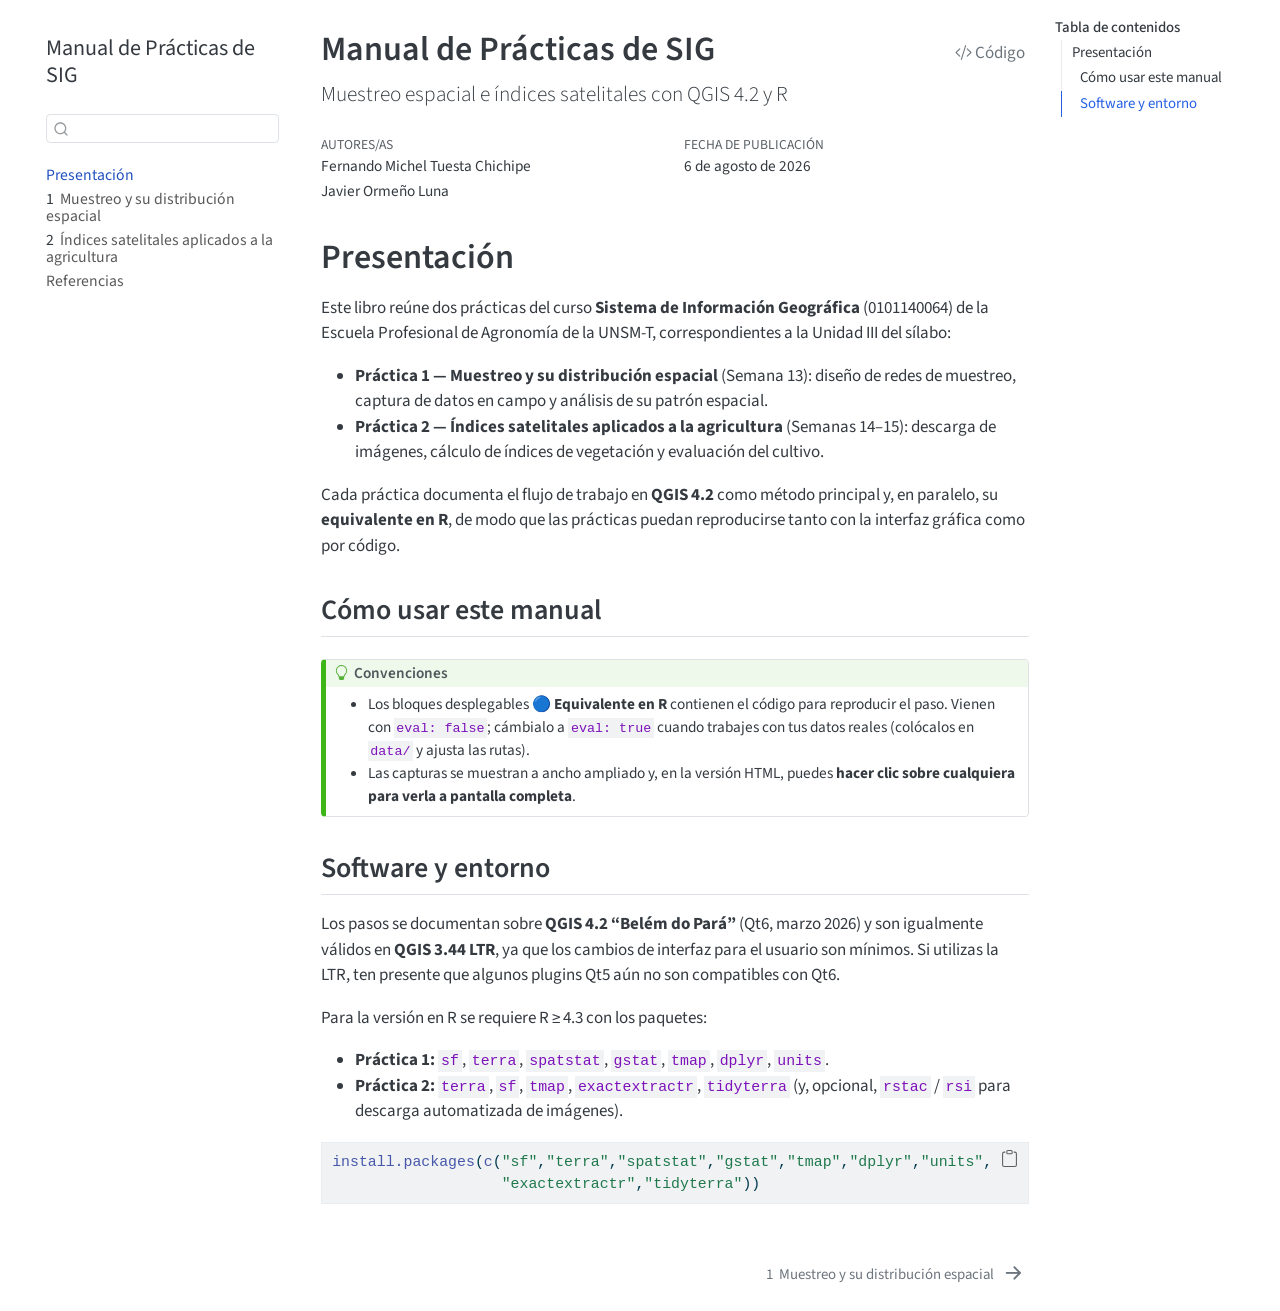
==== docs/index.html @ e2e28c1d "Publicacion desde carpeta docs" ====
<!DOCTYPE html>
<html xmlns="http://www.w3.org/1999/xhtml" lang="es" xml:lang="es"><head>

<meta charset="utf-8">
<meta name="generator" content="quarto-1.10.18">

<meta name="viewport" content="width=device-width, initial-scale=1.0, user-scalable=yes">

<meta name="author" content="Fernando Michel Tuesta Chichipe">
<meta name="author" content="Javier Ormeño Luna">

<title>Manual de Prácticas de SIG</title>
<style>
/* Default styles provided by pandoc.
** See https://pandoc.org/MANUAL.html#variables-for-html for config info.
*/
span.smallcaps{font-variant: small-caps;}
div.columns{display: flex; gap: 1.5em;}
div.column{flex: auto;}
@media screen {
div.columns{gap: min(4vw, 1.5em);}
div.column{overflow-x: auto;}
}
div.hanging-indent{margin-left: 1.5em; text-indent: -1.5em;}
ul.task-list{list-style: none;}
ul.task-list li input[type="checkbox"] {
  width: 0.8em;
  margin: 0 0.8em 0.2em -1em; /* quarto-specific, see https://github.com/quarto-dev/quarto-cli/issues/4556 */ 
  vertical-align: middle;
}
/* CSS for syntax highlighting */
html { -webkit-text-size-adjust: 100%; }
pre > code.sourceCode { white-space: pre; position: relative; }
pre > code.sourceCode > span { display: inline-block; line-height: 1.25; }
pre > code.sourceCode > span:empty { height: 1.2em; }
.sourceCode { overflow: visible; }
code.sourceCode > span { color: inherit; text-decoration: inherit; }
div.sourceCode { margin: 1em 0; }
pre.sourceCode { margin: 0; }
@media screen {
div.sourceCode { overflow: auto; }
}
@media print {
pre > code.sourceCode { white-space: pre-wrap; }
pre > code.sourceCode > span { text-indent: -5em; padding-left: 5em; }
}
pre.numberSource code
  { counter-reset: source-line 0; }
pre.numberSource code > span
  { position: relative; left: -4em; counter-increment: source-line; }
pre.numberSource code > span > a:first-child::before
  { content: counter(source-line);
    position: relative; left: -1em; text-align: right; vertical-align: baseline;
    border: none; display: inline-block;
    -webkit-touch-callout: none; -webkit-user-select: none;
    -khtml-user-select: none; -moz-user-select: none;
    -ms-user-select: none; user-select: none;
    padding: 0 4px; width: 4em;
  }
pre.numberSource { margin-left: 3em;  padding-left: 4px; }
div.sourceCode
  {   }
@media screen {
pre > code.sourceCode > span > a:first-child::before { text-decoration: underline; }
}
/* CSS for citations */
div.csl-bib-body { }
div.csl-entry {
  clear: both;
}
.hanging-indent div.csl-entry {
  margin-left:2em;
  text-indent:-2em;
}
div.csl-left-margin {
  min-width:2em;
  float:left;
}
div.csl-right-inline {
  margin-left:2em;
  padding-left:1em;
}
div.csl-indent {
  margin-left: 2em;
}</style>


<script src="site_libs/quarto-nav/quarto-nav.js"></script>
<script src="site_libs/quarto-nav/headroom.min.js"></script>
<script src="site_libs/clipboard/clipboard.min.js"></script>
<script src="site_libs/quarto-search/autocomplete.umd.js"></script>
<script src="site_libs/quarto-search/fuse.min.js"></script>
<script src="site_libs/quarto-search/quarto-search.js"></script>
<meta name="quarto:offset" content="./">
<link href="./manual1-muestreo-distribucion.html" rel="next">
<script src="site_libs/quarto-html/quarto.js" type="module"></script>
<script src="site_libs/quarto-html/tabsets/tabsets.js" type="module"></script>
<script src="site_libs/quarto-html/popper.min.js"></script>
<script src="site_libs/quarto-html/tippy.umd.min.js"></script>
<script src="site_libs/quarto-html/anchor.min.js"></script>
<link href="site_libs/quarto-html/tippy.css" rel="stylesheet">
<link href="site_libs/quarto-html/quarto-syntax-highlighting-64a204ab8560d761af7679ceaba22944.css" rel="stylesheet" id="quarto-text-highlighting-styles">
<script src="site_libs/bootstrap/bootstrap.min.js"></script>
<link href="site_libs/bootstrap/bootstrap-icons.css" rel="stylesheet">
<link href="site_libs/bootstrap/bootstrap-8c7a852521fe7561e119429241fca615.min.css" rel="stylesheet" append-hash="true" id="quarto-bootstrap" data-mode="light">
<script id="quarto-search-options" type="application/json">{
  "location": "sidebar",
  "copy-button": false,
  "collapse-after": 3,
  "panel-placement": "start",
  "type": "textbox",
  "limit": 50,
  "keyboard-shortcut": [
    "f",
    "/",
    "s"
  ],
  "show-item-context": false,
  "language": {
    "search-no-results-text": "No se han encontrado resultados",
    "search-matching-documents-text": "documentos encontrados",
    "search-copy-link-title": "Copiar el enlace en la búsqueda",
    "search-hide-matches-text": "Ocultar resultados adicionales",
    "search-more-match-text": "resultado adicional en este documento",
    "search-more-matches-text": "resultados adicionales en este documento",
    "search-clear-button-title": "Borrar",
    "search-text-placeholder": "",
    "search-detached-cancel-button-title": "Cancelar",
    "search-submit-button-title": "Enviar",
    "search-label": "Buscar"
  }
}</script>


</head>

<body class="nav-sidebar floating quarto-light">

<div id="quarto-search-results"></div>
  <header id="quarto-header" class="headroom fixed-top">
  <nav class="quarto-secondary-nav">
    <div class="container-fluid d-flex">
      <button type="button" class="quarto-btn-toggle btn" data-bs-toggle="collapse" role="button" data-bs-target=".quarto-sidebar-collapse-item" aria-controls="quarto-sidebar" aria-expanded="false" aria-label="Alternar barra lateral" onclick="if (window.quartoToggleHeadroom) { window.quartoToggleHeadroom(); }">
        <i class="bi bi-layout-text-sidebar-reverse"></i>
      </button>
        <nav class="quarto-page-breadcrumbs" aria-label="breadcrumb"><ol class="breadcrumb"><li class="breadcrumb-item"><a href="./index.html">Presentación</a></li></ol></nav>
        <a class="flex-grow-1" role="navigation" data-bs-toggle="collapse" data-bs-target=".quarto-sidebar-collapse-item" aria-controls="quarto-sidebar" aria-expanded="false" aria-label="Alternar barra lateral" onclick="if (window.quartoToggleHeadroom) { window.quartoToggleHeadroom(); }">      
        </a>
      <button type="button" class="btn quarto-search-button" aria-label="Buscar" onclick="window.quartoOpenSearch();">
        <i class="bi bi-search"></i>
      </button>
    </div>
  </nav>
</header>
<!-- content -->
<div id="quarto-content" class="quarto-container page-columns page-rows-contents page-layout-article">
<!-- sidebar -->
  <nav id="quarto-sidebar" class="sidebar collapse collapse-horizontal quarto-sidebar-collapse-item sidebar-navigation floating overflow-auto">
    <div class="pt-lg-2 mt-2 text-left sidebar-header">
    <div class="sidebar-title mb-0 py-0">
      <a href="./">Manual de Prácticas de SIG</a> 
    </div>
      </div>
        <div class="mt-2 flex-shrink-0 align-items-center">
        <div class="sidebar-search">
        <div id="quarto-search" class="" title="Buscar"></div>
        </div>
        </div>
    <div class="sidebar-menu-container"> 
    <ul class="list-unstyled mt-1">
        <li class="sidebar-item">
  <div class="sidebar-item-container"> 
  <a href="./index.html" class="sidebar-item-text sidebar-link active">
 <span class="menu-text">Presentación</span></a>
  </div>
</li>
        <li class="sidebar-item">
  <div class="sidebar-item-container"> 
  <a href="./manual1-muestreo-distribucion.html" class="sidebar-item-text sidebar-link">
 <span class="menu-text"><span class="chapter-number">1</span>&nbsp; <span class="chapter-title">Muestreo y su distribución espacial</span></span></a>
  </div>
</li>
        <li class="sidebar-item">
  <div class="sidebar-item-container"> 
  <a href="./manual2-indices-satelitales.html" class="sidebar-item-text sidebar-link">
 <span class="menu-text"><span class="chapter-number">2</span>&nbsp; <span class="chapter-title">Índices satelitales aplicados a la agricultura</span></span></a>
  </div>
</li>
        <li class="sidebar-item">
  <div class="sidebar-item-container"> 
  <a href="./references.html" class="sidebar-item-text sidebar-link">
 <span class="menu-text">Referencias</span></a>
  </div>
</li>
    </ul>
    </div>
</nav>
<div id="quarto-sidebar-glass" class="quarto-sidebar-collapse-item" data-bs-toggle="collapse" data-bs-target=".quarto-sidebar-collapse-item"></div>
<!-- margin-sidebar -->
    <div id="quarto-margin-sidebar" class="sidebar margin-sidebar">
        <nav id="TOC" role="doc-toc" class="toc-active">
    <h2 id="toc-title">Tabla de contenidos</h2>
   
  <ul>
  <li><a href="#presentación" id="toc-presentación" class="nav-link active" data-scroll-target="#presentación">Presentación</a>
  <ul class="collapse">
  <li><a href="#cómo-usar-este-manual" id="toc-cómo-usar-este-manual" class="nav-link" data-scroll-target="#cómo-usar-este-manual">Cómo usar este manual</a></li>
  <li><a href="#software-y-entorno" id="toc-software-y-entorno" class="nav-link" data-scroll-target="#software-y-entorno">Software y entorno</a></li>
  </ul></li>
  </ul>
</nav>
    </div>
<!-- main -->
<main class="content" id="quarto-document-content">

<header id="title-block-header" class="quarto-title-block default">
<div class="quarto-title">
<div class="quarto-title-block"><div><h1 class="title">Manual de Prácticas de SIG</h1><button type="button" class="btn code-tools-button" id="quarto-code-tools-source"><i class="bi"></i> Código</button></div></div>
<p class="subtitle lead">Muestreo espacial e índices satelitales con QGIS 4.2 y R</p>
</div>



<div class="quarto-title-meta">

    <div>
    <div class="quarto-title-meta-heading">Autores/as</div>
    <div class="quarto-title-meta-contents">
             <p>Fernando Michel Tuesta Chichipe </p>
             <p>Javier Ormeño Luna </p>
          </div>
  </div>
    
    <div>
    <div class="quarto-title-meta-heading">Fecha de publicación</div>
    <div class="quarto-title-meta-contents">
      <p class="date">6 de agosto de 2026</p>
    </div>
  </div>
  
    
  </div>
  


</header>


<section id="presentación" class="level1 unnumbered">
<h1 class="unnumbered">Presentación</h1>
<p>Este libro reúne dos prácticas del curso <strong>Sistema de Información Geográfica</strong> (0101140064) de la Escuela Profesional de Agronomía de la UNSM-T, correspondientes a la Unidad III del sílabo:</p>
<ul>
<li><strong>Práctica 1 — Muestreo y su distribución espacial</strong> (Semana 13): diseño de redes de muestreo, captura de datos en campo y análisis de su patrón espacial.</li>
<li><strong>Práctica 2 — Índices satelitales aplicados a la agricultura</strong> (Semanas 14–15): descarga de imágenes, cálculo de índices de vegetación y evaluación del cultivo.</li>
</ul>
<p>Cada práctica documenta el flujo de trabajo en <strong>QGIS 4.2</strong> como método principal y, en paralelo, su <strong>equivalente en R</strong>, de modo que las prácticas puedan reproducirse tanto con la interfaz gráfica como por código.</p>
<section id="cómo-usar-este-manual" class="level2 unnumbered">
<h2 class="unnumbered anchored" data-anchor-id="cómo-usar-este-manual">Cómo usar este manual</h2>
<div class="callout callout-style-default callout-tip callout-titled">
<div class="callout-header d-flex align-content-center">
<div class="callout-icon-container">
<i class="callout-icon"></i>
</div>
<div class="callout-title-container flex-fill">
<span class="screen-reader-only">Tip</span>Convenciones
</div>
</div>
<div class="callout-body-container callout-body">
<ul>
<li>Los bloques desplegables <strong>🔵 Equivalente en R</strong> contienen el código para reproducir el paso. Vienen con <code>eval: false</code>; cámbialo a <code>eval: true</code> cuando trabajes con tus datos reales (colócalos en <code>data/</code> y ajusta las rutas).</li>
<li>Las capturas se muestran a ancho ampliado y, en la versión HTML, puedes <strong>hacer clic sobre cualquiera para verla a pantalla completa</strong>.</li>
</ul>
</div>
</div>
</section>
<section id="software-y-entorno" class="level2 unnumbered">
<h2 class="unnumbered anchored" data-anchor-id="software-y-entorno">Software y entorno</h2>
<p>Los pasos se documentan sobre <strong>QGIS 4.2 “Belém do Pará”</strong> (Qt6, marzo 2026) y son igualmente válidos en <strong>QGIS 3.44 LTR</strong>, ya que los cambios de interfaz para el usuario son mínimos. Si utilizas la LTR, ten presente que algunos plugins Qt5 aún no son compatibles con Qt6.</p>
<p>Para la versión en R se requiere R ≥ 4.3 con los paquetes:</p>
<ul>
<li><strong>Práctica 1:</strong> <code>sf</code>, <code>terra</code>, <code>spatstat</code>, <code>gstat</code>, <code>tmap</code>, <code>dplyr</code>, <code>units</code>.</li>
<li><strong>Práctica 2:</strong> <code>terra</code>, <code>sf</code>, <code>tmap</code>, <code>exactextractr</code>, <code>tidyterra</code> (y, opcional, <code>rstac</code> / <code>rsi</code> para descarga automatizada de imágenes).</li>
</ul>
<div class="code-copy-outer-scaffold"><div class="sourceCode" id="cb1"><pre class="sourceCode r code-with-copy"><code class="sourceCode r"><span id="cb1-1"><a href="#cb1-1" aria-hidden="true" tabindex="-1"></a><span class="fu">install.packages</span>(<span class="fu">c</span>(<span class="st">"sf"</span>,<span class="st">"terra"</span>,<span class="st">"spatstat"</span>,<span class="st">"gstat"</span>,<span class="st">"tmap"</span>,<span class="st">"dplyr"</span>,<span class="st">"units"</span>,</span>
<span id="cb1-2"><a href="#cb1-2" aria-hidden="true" tabindex="-1"></a>                   <span class="st">"exactextractr"</span>,<span class="st">"tidyterra"</span>))</span></code></pre></div><button title="Copiar al portapapeles" class="code-copy-button"><i class="bi"></i></button></div>


<!-- -->

<div id="refs" class="references csl-bib-body hanging-indent" role="list" style="display: none">
<div id="ref-baddeley2005" class="csl-entry" role="listitem">
Baddeley, A., y R. Turner. 2005. <span>«spatstat: An R Package for Analyzing Spatial Point Patterns»</span>. <em>Journal of Statistical Software</em> 12 (6): 1-42.
</div>
<div id="ref-olaya2014" class="csl-entry" role="listitem">
Olaya, Víctor. 2014. <em>Sistemas de Información Geográfica</em>. Versión revisada.
</div>
<div id="ref-tuesta2020" class="csl-entry" role="listitem">
Tuesta, F. M., y J. Ormeño. 2020. <em>Manual Básico: Sistema de Información Geográfica con QGIS</em>. Módulo digital de sesiones prácticas. Escuela Profesional de Agronomía, Facultad de Ciencias Agrarias, UNSM-T.
</div>
</div>
</section>
</section>

</main> <!-- /main -->
<script id="quarto-html-after-body" type="application/javascript">
  window.document.addEventListener("DOMContentLoaded", function (event) {
    const icon = "";
    const anchorJS = new window.AnchorJS();
    anchorJS.options = {
      placement: 'right',
      icon: icon
    };
    anchorJS.add('.anchored');
    const isCodeAnnotation = (el) => {
      for (const clz of el.classList) {
        if (clz.startsWith('code-annotation-')) {                     
          return true;
        }
      }
      return false;
    }
    const onCopySuccess = function(e) {
      // button target
      const button = e.trigger;
      // don't keep focus
      button.blur();
      // flash "checked"
      button.classList.add('code-copy-button-checked');
      var currentTitle = button.getAttribute("title");
      button.setAttribute("title", "Copiado");
      let tooltip;
      if (window.bootstrap) {
        button.setAttribute("data-bs-toggle", "tooltip");
        button.setAttribute("data-bs-placement", "left");
        button.setAttribute("data-bs-title", "Copiado");
        tooltip = new bootstrap.Tooltip(button, 
          { trigger: "manual", 
            customClass: "code-copy-button-tooltip",
            offset: [0, -8]});
        tooltip.show();    
      }
      setTimeout(function() {
        if (tooltip) {
          tooltip.hide();
          button.removeAttribute("data-bs-title");
          button.removeAttribute("data-bs-toggle");
          button.removeAttribute("data-bs-placement");
        }
        button.setAttribute("title", currentTitle);
        button.classList.remove('code-copy-button-checked');
      }, 1000);
      // clear code selection
      e.clearSelection();
    }
    const getTextToCopy = function(trigger) {
      const outerScaffold = trigger.parentElement.cloneNode(true);
      const codeEl = outerScaffold.querySelector('code');
      for (const childEl of codeEl.children) {
        if (isCodeAnnotation(childEl)) {
          childEl.remove();
        }
      }
      return codeEl.innerText;
    }
    const clipboard = new window.ClipboardJS('.code-copy-button:not([data-in-quarto-modal])', {
      text: getTextToCopy
    });
    clipboard.on('success', onCopySuccess);
    if (window.document.getElementById('quarto-embedded-source-code-modal')) {
      const clipboardModal = new window.ClipboardJS('.code-copy-button[data-in-quarto-modal]', {
        text: getTextToCopy,
        container: window.document.getElementById('quarto-embedded-source-code-modal')
      });
      clipboardModal.on('success', onCopySuccess);
    }
    const viewSource = window.document.getElementById('quarto-view-source') ||
                       window.document.getElementById('quarto-code-tools-source');
    if (viewSource) {
      const sourceUrl = viewSource.getAttribute("data-quarto-source-url");
      viewSource.addEventListener("click", function(e) {
        if (sourceUrl) {
          // rstudio viewer pane
          if (/\bcapabilities=\b/.test(window.location)) {
            window.open(sourceUrl);
          } else {
            window.location.href = sourceUrl;
          }
        } else {
          const modal = new bootstrap.Modal(document.getElementById('quarto-embedded-source-code-modal'));
          modal.show();
        }
        return false;
      });
    }
    function toggleCodeHandler(show) {
      return function(e) {
        const cellDetails = window.document.querySelectorAll(".cell details.code-fold");
        for (let i=0; i<cellDetails.length; i++) {
          const details = cellDetails[i];
          if (show) {
            details.open = true;
          } else {
            details.removeAttribute("open");
          }
        }
        const cellCodeDivs = window.document.querySelectorAll(".cell div.sourceCode.cell-code");
        const fromCls = show ? "hidden" : "unhidden";
        const toCls = show ? "unhidden" : "hidden";
        for (let i=0; i<cellCodeDivs.length; i++) {
          const codeDiv = cellCodeDivs[i];
          if (codeDiv.classList.contains(fromCls)) {
            codeDiv.classList.remove(fromCls);
            codeDiv.classList.add(toCls);
          } 
        }
        return false;
      }
    }
    const hideAllCode = window.document.getElementById("quarto-hide-all-code");
    if (hideAllCode) {
      hideAllCode.addEventListener("click", toggleCodeHandler(false));
    }
    const showAllCode = window.document.getElementById("quarto-show-all-code");
    if (showAllCode) {
      showAllCode.addEventListener("click", toggleCodeHandler(true));
    }
      var localhostRegex = new RegExp(/^(?:http|https):\/\/localhost\:?[0-9]*\//);
      var mailtoRegex = new RegExp(/^mailto:/);
        var filterRegex = new RegExp('/' + window.location.host + '/');
      var isInternal = (href) => {
          return filterRegex.test(href) || localhostRegex.test(href) || mailtoRegex.test(href);
      }
      // Inspect non-navigation links and adorn them if external
     var links = window.document.querySelectorAll('a[href]:not(.nav-link):not(.navbar-brand):not(.toc-action):not(.sidebar-link):not(.sidebar-item-toggle):not(.pagination-link):not(.no-external):not([aria-hidden]):not(.dropdown-item):not(.quarto-navigation-tool):not(.about-link)');
      for (var i=0; i<links.length; i++) {
        const link = links[i];
        if (!isInternal(link.href)) {
          // undo the damage that might have been done by quarto-nav.js in the case of
          // links that we want to consider external
          if (link.dataset.originalHref !== undefined) {
            link.href = link.dataset.originalHref;
          }
        }
      }
    function tippyHover(el, contentFn, onTriggerFn, onUntriggerFn) {
      const config = {
        allowHTML: true,
        maxWidth: 500,
        delay: 100,
        arrow: false,
        appendTo: function(el) {
            return el.parentElement;
        },
        interactive: true,
        interactiveBorder: 10,
        theme: 'quarto',
        placement: 'bottom-start',
      };
      if (contentFn) {
        config.content = contentFn;
      }
      if (onTriggerFn) {
        config.onTrigger = onTriggerFn;
      }
      if (onUntriggerFn) {
        config.onUntrigger = onUntriggerFn;
      }
      window.tippy(el, config); 
    }
    const noterefs = window.document.querySelectorAll('a[role="doc-noteref"]');
    for (var i=0; i<noterefs.length; i++) {
      const ref = noterefs[i];
      tippyHover(ref, function() {
        // use id or data attribute instead here
        let href = ref.getAttribute('data-footnote-href') || ref.getAttribute('href');
        try { href = new URL(href).hash; } catch {}
        const id = href.replace(/^#\/?/, "");
        const note = window.document.getElementById(id);
        if (note) {
          return note.innerHTML;
        } else {
          return "";
        }
      });
    }
    const xrefs = window.document.querySelectorAll('a.quarto-xref');
    const processXRef = (id, note) => {
      // Strip column container classes
      const stripColumnClz = (el) => {
        el.classList.remove("page-full", "page-columns");
        if (el.children) {
          for (const child of el.children) {
            stripColumnClz(child);
          }
        }
      }
      stripColumnClz(note)
      if (id === null || id.startsWith('sec-')) {
        // Special case sections, only their first couple elements
        const container = document.createElement("div");
        if (note.children && note.children.length > 2) {
          container.appendChild(note.children[0].cloneNode(true));
          for (let i = 1; i < note.children.length; i++) {
            const child = note.children[i];
            if (child.tagName === "P" && child.innerText === "") {
              continue;
            } else {
              container.appendChild(child.cloneNode(true));
              break;
            }
          }
          if (window.Quarto?.typesetMath) {
            window.Quarto.typesetMath(container);
          }
          return container.innerHTML
        } else {
          if (window.Quarto?.typesetMath) {
            window.Quarto.typesetMath(note);
          }
          return note.innerHTML;
        }
      } else {
        // Remove any anchor links if they are present
        const anchorLink = note.querySelector('a.anchorjs-link');
        if (anchorLink) {
          anchorLink.remove();
        }
        if (window.Quarto?.typesetMath) {
          window.Quarto.typesetMath(note);
        }
        if (note.classList.contains("callout")) {
          return note.outerHTML;
        } else {
          return note.innerHTML;
        }
      }
    }
    for (var i=0; i<xrefs.length; i++) {
      const xref = xrefs[i];
      tippyHover(xref, undefined, function(instance) {
        instance.disable();
        let url = xref.getAttribute('href');
        let hash = undefined; 
        if (url.startsWith('#')) {
          hash = url;
        } else {
          try { hash = new URL(url).hash; } catch {}
        }
        if (hash) {
          const id = hash.replace(/^#\/?/, "");
          const note = window.document.getElementById(id);
          if (note !== null) {
            try {
              const html = processXRef(id, note.cloneNode(true));
              instance.setContent(html);
            } finally {
              instance.enable();
              instance.show();
            }
          } else {
            // See if we can fetch this
            fetch(url.split('#')[0])
            .then(res => res.text())
            .then(html => {
              const parser = new DOMParser();
              const htmlDoc = parser.parseFromString(html, "text/html");
              const note = htmlDoc.getElementById(id);
              if (note !== null) {
                const html = processXRef(id, note);
                instance.setContent(html);
              } 
            }).finally(() => {
              instance.enable();
              instance.show();
            });
          }
        } else {
          // See if we can fetch a full url (with no hash to target)
          // This is a special case and we should probably do some content thinning / targeting
          fetch(url)
          .then(res => res.text())
          .then(html => {
            const parser = new DOMParser();
            const htmlDoc = parser.parseFromString(html, "text/html");
            const note = htmlDoc.querySelector('main.content');
            if (note !== null) {
              // This should only happen for chapter cross references
              // (since there is no id in the URL)
              // remove the first header
              if (note.children.length > 0 && note.children[0].tagName === "HEADER") {
                note.children[0].remove();
              }
              const html = processXRef(null, note);
              instance.setContent(html);
            } 
          }).finally(() => {
            instance.enable();
            instance.show();
          });
        }
      }, function(instance) {
      });
    }
        let selectedAnnoteEl;
        const selectorForAnnotation = ( cell, annotation) => {
          let cellAttr = 'data-code-cell="' + cell + '"';
          let lineAttr = 'data-code-annotation="' +  annotation + '"';
          const selector = 'span[' + cellAttr + '][' + lineAttr + ']';
          return selector;
        }
        const selectCodeLines = (annoteEl) => {
          const doc = window.document;
          const targetCell = annoteEl.getAttribute("data-target-cell");
          const targetAnnotation = annoteEl.getAttribute("data-target-annotation");
          const annoteSpan = window.document.querySelector(selectorForAnnotation(targetCell, targetAnnotation));
          const lines = annoteSpan.getAttribute("data-code-lines").split(",");
          const lineIds = lines.map((line) => {
            return targetCell + "-" + line;
          })
          let top = null;
          let height = null;
          let parent = null;
          if (lineIds.length > 0) {
              //compute the position of the single el (top and bottom and make a div)
              const el = window.document.getElementById(lineIds[0]);
              top = el.offsetTop;
              height = el.offsetHeight;
              parent = el.parentElement.parentElement;
            if (lineIds.length > 1) {
              const lastEl = window.document.getElementById(lineIds[lineIds.length - 1]);
              const bottom = lastEl.offsetTop + lastEl.offsetHeight;
              height = bottom - top;
            }
            if (top !== null && height !== null && parent !== null) {
              // cook up a div (if necessary) and position it 
              let div = window.document.getElementById("code-annotation-line-highlight");
              if (div === null) {
                div = window.document.createElement("div");
                div.setAttribute("id", "code-annotation-line-highlight");
                div.style.position = 'absolute';
                parent.appendChild(div);
              }
              div.style.top = top - 2 + "px";
              div.style.height = height + 4 + "px";
              div.style.left = 0;
              let gutterDiv = window.document.getElementById("code-annotation-line-highlight-gutter");
              if (gutterDiv === null) {
                gutterDiv = window.document.createElement("div");
                gutterDiv.setAttribute("id", "code-annotation-line-highlight-gutter");
                gutterDiv.style.position = 'absolute';
                const codeCell = window.document.getElementById(targetCell);
                const gutter = codeCell.querySelector('.code-annotation-gutter');
                gutter.appendChild(gutterDiv);
              }
              gutterDiv.style.top = top - 2 + "px";
              gutterDiv.style.height = height + 4 + "px";
            }
            selectedAnnoteEl = annoteEl;
          }
        };
        const unselectCodeLines = () => {
          const elementsIds = ["code-annotation-line-highlight", "code-annotation-line-highlight-gutter"];
          elementsIds.forEach((elId) => {
            const div = window.document.getElementById(elId);
            if (div) {
              div.remove();
            }
          });
          selectedAnnoteEl = undefined;
        };
          // Handle positioning of the toggle
      window.addEventListener(
        "resize",
        throttle(() => {
          elRect = undefined;
          if (selectedAnnoteEl) {
            selectCodeLines(selectedAnnoteEl);
          }
        }, 10)
      );
      function throttle(fn, ms) {
      let throttle = false;
      let timer;
        return (...args) => {
          if(!throttle) { // first call gets through
              fn.apply(this, args);
              throttle = true;
          } else { // all the others get throttled
              if(timer) clearTimeout(timer); // cancel #2
              timer = setTimeout(() => {
                fn.apply(this, args);
                timer = throttle = false;
              }, ms);
          }
        };
      }
        // Attach click handler to the DT
        const annoteDls = window.document.querySelectorAll('dt[data-target-cell]');
        for (const annoteDlNode of annoteDls) {
          annoteDlNode.addEventListener('click', (event) => {
            const clickedEl = event.target;
            if (clickedEl !== selectedAnnoteEl) {
              unselectCodeLines();
              const activeEl = window.document.querySelector('dt[data-target-cell].code-annotation-active');
              if (activeEl) {
                activeEl.classList.remove('code-annotation-active');
              }
              selectCodeLines(clickedEl);
              clickedEl.classList.add('code-annotation-active');
            } else {
              // Unselect the line
              unselectCodeLines();
              clickedEl.classList.remove('code-annotation-active');
            }
          });
        }
    const findCites = (el) => {
      const parentEl = el.parentElement;
      if (parentEl) {
        const cites = parentEl.dataset.cites;
        if (cites) {
          return {
            el,
            cites: cites.split(' ')
          };
        } else {
          return findCites(el.parentElement)
        }
      } else {
        return undefined;
      }
    };
    var bibliorefs = window.document.querySelectorAll('a[role="doc-biblioref"]');
    for (var i=0; i<bibliorefs.length; i++) {
      const ref = bibliorefs[i];
      const citeInfo = findCites(ref);
      if (citeInfo) {
        tippyHover(citeInfo.el, function() {
          var popup = window.document.createElement('div');
          citeInfo.cites.forEach(function(cite) {
            var citeDiv = window.document.createElement('div');
            citeDiv.classList.add('hanging-indent');
            citeDiv.classList.add('csl-entry');
            var biblioDiv = window.document.getElementById('ref-' + cite);
            if (biblioDiv) {
              citeDiv.innerHTML = biblioDiv.innerHTML;
            }
            popup.appendChild(citeDiv);
          });
          return popup.innerHTML;
        });
      }
    }
  });
  </script>
<nav class="page-navigation">
  <div class="nav-page nav-page-previous">
  </div>
  <div class="nav-page nav-page-next">
      <a href="./manual1-muestreo-distribucion.html" class="pagination-link" aria-label="Muestreo y su distribución espacial">
        <span class="nav-page-text"><span class="chapter-number">1</span>&nbsp; <span class="chapter-title">Muestreo y su distribución espacial</span></span> <i class="bi bi-arrow-right-short"></i>
      </a>
  </div>
</nav><div class="modal fade" id="quarto-embedded-source-code-modal" tabindex="-1" aria-labelledby="quarto-embedded-source-code-modal-label" aria-hidden="true"><div class="modal-dialog modal-dialog-scrollable"><div class="modal-content"><div class="modal-header"><h5 class="modal-title" id="quarto-embedded-source-code-modal-label">Ejecutar el código</h5><button class="btn-close" data-bs-dismiss="modal"></button></div><div class="modal-body"><div class="">
<div class="code-copy-outer-scaffold"><div class="sourceCode" id="cb2" data-shortcodes="false"><pre class="sourceCode markdown code-with-copy"><code class="sourceCode markdown"><span id="cb2-1"><a href="#cb2-1" aria-hidden="true" tabindex="-1"></a><span class="fu"># Presentación {.unnumbered}</span></span>
<span id="cb2-2"><a href="#cb2-2" aria-hidden="true" tabindex="-1"></a></span>
<span id="cb2-3"><a href="#cb2-3" aria-hidden="true" tabindex="-1"></a>Este libro reúne dos prácticas del curso **Sistema de Información Geográfica**</span>
<span id="cb2-4"><a href="#cb2-4" aria-hidden="true" tabindex="-1"></a>(0101140064) de la Escuela Profesional de Agronomía de la UNSM-T, correspondientes</span>
<span id="cb2-5"><a href="#cb2-5" aria-hidden="true" tabindex="-1"></a>a la Unidad III del sílabo:</span>
<span id="cb2-6"><a href="#cb2-6" aria-hidden="true" tabindex="-1"></a></span>
<span id="cb2-7"><a href="#cb2-7" aria-hidden="true" tabindex="-1"></a><span class="ss">- </span>**Práctica 1 — Muestreo y su distribución espacial** (Semana 13): diseño de redes</span>
<span id="cb2-8"><a href="#cb2-8" aria-hidden="true" tabindex="-1"></a>  de muestreo, captura de datos en campo y análisis de su patrón espacial.</span>
<span id="cb2-9"><a href="#cb2-9" aria-hidden="true" tabindex="-1"></a><span class="ss">- </span>**Práctica 2 — Índices satelitales aplicados a la agricultura** (Semanas 14–15):</span>
<span id="cb2-10"><a href="#cb2-10" aria-hidden="true" tabindex="-1"></a>  descarga de imágenes, cálculo de índices de vegetación y evaluación del cultivo.</span>
<span id="cb2-11"><a href="#cb2-11" aria-hidden="true" tabindex="-1"></a></span>
<span id="cb2-12"><a href="#cb2-12" aria-hidden="true" tabindex="-1"></a>Cada práctica documenta el flujo de trabajo en **QGIS 4.2** como método principal y,</span>
<span id="cb2-13"><a href="#cb2-13" aria-hidden="true" tabindex="-1"></a>en paralelo, su **equivalente en R**, de modo que las prácticas puedan reproducirse</span>
<span id="cb2-14"><a href="#cb2-14" aria-hidden="true" tabindex="-1"></a>tanto con la interfaz gráfica como por código.</span>
<span id="cb2-15"><a href="#cb2-15" aria-hidden="true" tabindex="-1"></a></span>
<span id="cb2-16"><a href="#cb2-16" aria-hidden="true" tabindex="-1"></a><span class="fu">## Cómo usar este manual {.unnumbered}</span></span>
<span id="cb2-17"><a href="#cb2-17" aria-hidden="true" tabindex="-1"></a></span>
<span id="cb2-18"><a href="#cb2-18" aria-hidden="true" tabindex="-1"></a>::: {.callout-tip}</span>
<span id="cb2-19"><a href="#cb2-19" aria-hidden="true" tabindex="-1"></a><span class="fu">## Convenciones</span></span>
<span id="cb2-20"><a href="#cb2-20" aria-hidden="true" tabindex="-1"></a><span class="ss">- </span>Los bloques desplegables **🔵 Equivalente en R** contienen el código para</span>
<span id="cb2-21"><a href="#cb2-21" aria-hidden="true" tabindex="-1"></a>  reproducir el paso. Vienen con <span class="in">`eval: false`</span>; cámbialo a <span class="in">`eval: true`</span> cuando</span>
<span id="cb2-22"><a href="#cb2-22" aria-hidden="true" tabindex="-1"></a>  trabajes con tus datos reales (colócalos en <span class="in">`data/`</span> y ajusta las rutas).</span>
<span id="cb2-23"><a href="#cb2-23" aria-hidden="true" tabindex="-1"></a><span class="ss">- </span>Las capturas se muestran a ancho ampliado y, en la versión HTML, puedes</span>
<span id="cb2-24"><a href="#cb2-24" aria-hidden="true" tabindex="-1"></a>  **hacer clic sobre cualquiera para verla a pantalla completa**.</span>
<span id="cb2-25"><a href="#cb2-25" aria-hidden="true" tabindex="-1"></a>:::</span>
<span id="cb2-26"><a href="#cb2-26" aria-hidden="true" tabindex="-1"></a></span>
<span id="cb2-27"><a href="#cb2-27" aria-hidden="true" tabindex="-1"></a><span class="fu">## Software y entorno {.unnumbered}</span></span>
<span id="cb2-28"><a href="#cb2-28" aria-hidden="true" tabindex="-1"></a></span>
<span id="cb2-29"><a href="#cb2-29" aria-hidden="true" tabindex="-1"></a>Los pasos se documentan sobre **QGIS 4.2 "Belém do Pará"** (Qt6, marzo 2026) y son</span>
<span id="cb2-30"><a href="#cb2-30" aria-hidden="true" tabindex="-1"></a>igualmente válidos en **QGIS 3.44 LTR**, ya que los cambios de interfaz para el</span>
<span id="cb2-31"><a href="#cb2-31" aria-hidden="true" tabindex="-1"></a>usuario son mínimos. Si utilizas la LTR, ten presente que algunos plugins Qt5 aún</span>
<span id="cb2-32"><a href="#cb2-32" aria-hidden="true" tabindex="-1"></a>no son compatibles con Qt6.</span>
<span id="cb2-33"><a href="#cb2-33" aria-hidden="true" tabindex="-1"></a></span>
<span id="cb2-34"><a href="#cb2-34" aria-hidden="true" tabindex="-1"></a>Para la versión en R se requiere R ≥ 4.3 con los paquetes:</span>
<span id="cb2-35"><a href="#cb2-35" aria-hidden="true" tabindex="-1"></a></span>
<span id="cb2-36"><a href="#cb2-36" aria-hidden="true" tabindex="-1"></a><span class="ss">- </span>**Práctica 1:** <span class="in">`sf`</span>, <span class="in">`terra`</span>, <span class="in">`spatstat`</span>, <span class="in">`gstat`</span>, <span class="in">`tmap`</span>, <span class="in">`dplyr`</span>, <span class="in">`units`</span>.</span>
<span id="cb2-37"><a href="#cb2-37" aria-hidden="true" tabindex="-1"></a><span class="ss">- </span>**Práctica 2:** <span class="in">`terra`</span>, <span class="in">`sf`</span>, <span class="in">`tmap`</span>, <span class="in">`exactextractr`</span>, <span class="in">`tidyterra`</span> (y, opcional,</span>
<span id="cb2-38"><a href="#cb2-38" aria-hidden="true" tabindex="-1"></a>  <span class="in">`rstac`</span> / <span class="in">`rsi`</span> para descarga automatizada de imágenes).</span>
<span id="cb2-39"><a href="#cb2-39" aria-hidden="true" tabindex="-1"></a></span>
<span id="cb2-40"><a href="#cb2-40" aria-hidden="true" tabindex="-1"></a><span class="in">```r</span></span>
<span id="cb2-41"><a href="#cb2-41" aria-hidden="true" tabindex="-1"></a><span class="fu">install.packages</span>(<span class="fu">c</span>(<span class="st">"sf"</span>,<span class="st">"terra"</span>,<span class="st">"spatstat"</span>,<span class="st">"gstat"</span>,<span class="st">"tmap"</span>,<span class="st">"dplyr"</span>,<span class="st">"units"</span>,</span>
<span id="cb2-42"><a href="#cb2-42" aria-hidden="true" tabindex="-1"></a>                   <span class="st">"exactextractr"</span>,<span class="st">"tidyterra"</span>))</span>
<span id="cb2-43"><a href="#cb2-43" aria-hidden="true" tabindex="-1"></a><span class="in">```</span></span></code></pre></div><button title="Copiar al portapapeles" class="code-copy-button" data-in-quarto-modal=""><i class="bi"></i></button></div>
</div></div></div></div></div>
</div> <!-- /content -->




</body></html>
---- docs/site_libs/quarto-html/tippy.css ----
.tippy-box[data-animation=fade][data-state=hidden]{opacity:0}[data-tippy-root]{max-width:calc(100vw - 10px)}.tippy-box{position:relative;background-color:#333;color:#fff;border-radius:4px;font-size:14px;line-height:1.4;white-space:normal;outline:0;transition-property:transform,visibility,opacity}.tippy-box[data-placement^=top]>.tippy-arrow{bottom:0}.tippy-box[data-placement^=top]>.tippy-arrow:before{bottom:-7px;left:0;border-width:8px 8px 0;border-top-color:initial;transform-origin:center top}.tippy-box[data-placement^=bottom]>.tippy-arrow{top:0}.tippy-box[data-placement^=bottom]>.tippy-arrow:before{top:-7px;left:0;border-width:0 8px 8px;border-bottom-color:initial;transform-origin:center bottom}.tippy-box[data-placement^=left]>.tippy-arrow{right:0}.tippy-box[data-placement^=left]>.tippy-arrow:before{border-width:8px 0 8px 8px;border-left-color:initial;right:-7px;transform-origin:center left}.tippy-box[data-placement^=right]>.tippy-arrow{left:0}.tippy-box[data-placement^=right]>.tippy-arrow:before{left:-7px;border-width:8px 8px 8px 0;border-right-color:initial;transform-origin:center right}.tippy-box[data-inertia][data-state=visible]{transition-timing-function:cubic-bezier(.54,1.5,.38,1.11)}.tippy-arrow{width:16px;height:16px;color:#333}.tippy-arrow:before{content:"";position:absolute;border-color:transparent;border-style:solid}.tippy-content{position:relative;padding:5px 9px;z-index:1}
---- docs/site_libs/quarto-html/quarto-syntax-highlighting-64a204ab8560d761af7679ceaba22944.css ----
/* quarto syntax highlight colors */
:root {
  --quarto-hl-ot-color: #003B4F;
  --quarto-hl-at-color: #657422;
  --quarto-hl-ss-color: #20794D;
  --quarto-hl-an-color: #5E5E5E;
  --quarto-hl-fu-color: #4758AB;
  --quarto-hl-st-color: #20794D;
  --quarto-hl-cf-color: #003B4F;
  --quarto-hl-op-color: #5E5E5E;
  --quarto-hl-er-color: #AD0000;
  --quarto-hl-bn-color: #AD0000;
  --quarto-hl-al-color: #AD0000;
  --quarto-hl-va-color: #111111;
  --quarto-hl-bu-color: inherit;
  --quarto-hl-ex-color: inherit;
  --quarto-hl-pp-color: #AD0000;
  --quarto-hl-in-color: #5E5E5E;
  --quarto-hl-vs-color: #20794D;
  --quarto-hl-wa-color: #5E5E5E;
  --quarto-hl-do-color: #5E5E5E;
  --quarto-hl-im-color: #00769E;
  --quarto-hl-ch-color: #20794D;
  --quarto-hl-dt-color: #AD0000;
  --quarto-hl-fl-color: #AD0000;
  --quarto-hl-co-color: #5E5E5E;
  --quarto-hl-cv-color: #5E5E5E;
  --quarto-hl-cn-color: #8f5902;
  --quarto-hl-sc-color: #5E5E5E;
  --quarto-hl-dv-color: #AD0000;
  --quarto-hl-kw-color: #003B4F;
}

/* other quarto variables */
:root {
  --quarto-font-monospace: SFMono-Regular, Menlo, Monaco, Consolas, "Liberation Mono", "Courier New", monospace;
}

/* syntax highlight based on Pandoc's rules */
pre > code.sourceCode > span {
  color: #003B4F;
}

code.sourceCode > span {
  color: #003B4F;
}

div.sourceCode,
div.sourceCode pre.sourceCode {
  color: #003B4F;
}

/* Normal */
code span {
  color: #003B4F;
}

/* Alert */
code span.al {
  color: #AD0000;
  font-style: inherit;
}

/* Annotation */
code span.an {
  color: #5E5E5E;
  font-style: inherit;
}

/* Attribute */
code span.at {
  color: #657422;
  font-style: inherit;
}

/* BaseN */
code span.bn {
  color: #AD0000;
  font-style: inherit;
}

/* BuiltIn */
code span.bu {
  font-style: inherit;
}

/* ControlFlow */
code span.cf {
  color: #003B4F;
  font-weight: bold;
  font-style: inherit;
}

/* Char */
code span.ch {
  color: #20794D;
  font-style: inherit;
}

/* Constant */
code span.cn {
  color: #8f5902;
  font-style: inherit;
}

/* Comment */
code span.co {
  color: #5E5E5E;
  font-style: inherit;
}

/* CommentVar */
code span.cv {
  color: #5E5E5E;
  font-style: italic;
}

/* Documentation */
code span.do {
  color: #5E5E5E;
  font-style: italic;
}

/* DataType */
code span.dt {
  color: #AD0000;
  font-style: inherit;
}

/* DecVal */
code span.dv {
  color: #AD0000;
  font-style: inherit;
}

/* Error */
code span.er {
  color: #AD0000;
  font-style: inherit;
}

/* Extension */
code span.ex {
  font-style: inherit;
}

/* Float */
code span.fl {
  color: #AD0000;
  font-style: inherit;
}

/* Function */
code span.fu {
  color: #4758AB;
  font-style: inherit;
}

/* Import */
code span.im {
  color: #00769E;
  font-style: inherit;
}

/* Information */
code span.in {
  color: #5E5E5E;
  font-style: inherit;
}

/* Keyword */
code span.kw {
  color: #003B4F;
  font-weight: bold;
  font-style: inherit;
}

/* Operator */
code span.op {
  color: #5E5E5E;
  font-style: inherit;
}

/* Other */
code span.ot {
  color: #003B4F;
  font-style: inherit;
}

/* Preprocessor */
code span.pp {
  color: #AD0000;
  font-style: inherit;
}

/* SpecialChar */
code span.sc {
  color: #5E5E5E;
  font-style: inherit;
}

/* SpecialString */
code span.ss {
  color: #20794D;
  font-style: inherit;
}

/* String */
code span.st {
  color: #20794D;
  font-style: inherit;
}

/* Variable */
code span.va {
  color: #111111;
  font-style: inherit;
}

/* VerbatimString */
code span.vs {
  color: #20794D;
  font-style: inherit;
}

/* Warning */
code span.wa {
  color: #5E5E5E;
  font-style: italic;
}

.prevent-inlining {
  content: "</";
}

/*# sourceMappingURL=9d8d5bb603a83b8298b89080a598c93b.css.map */
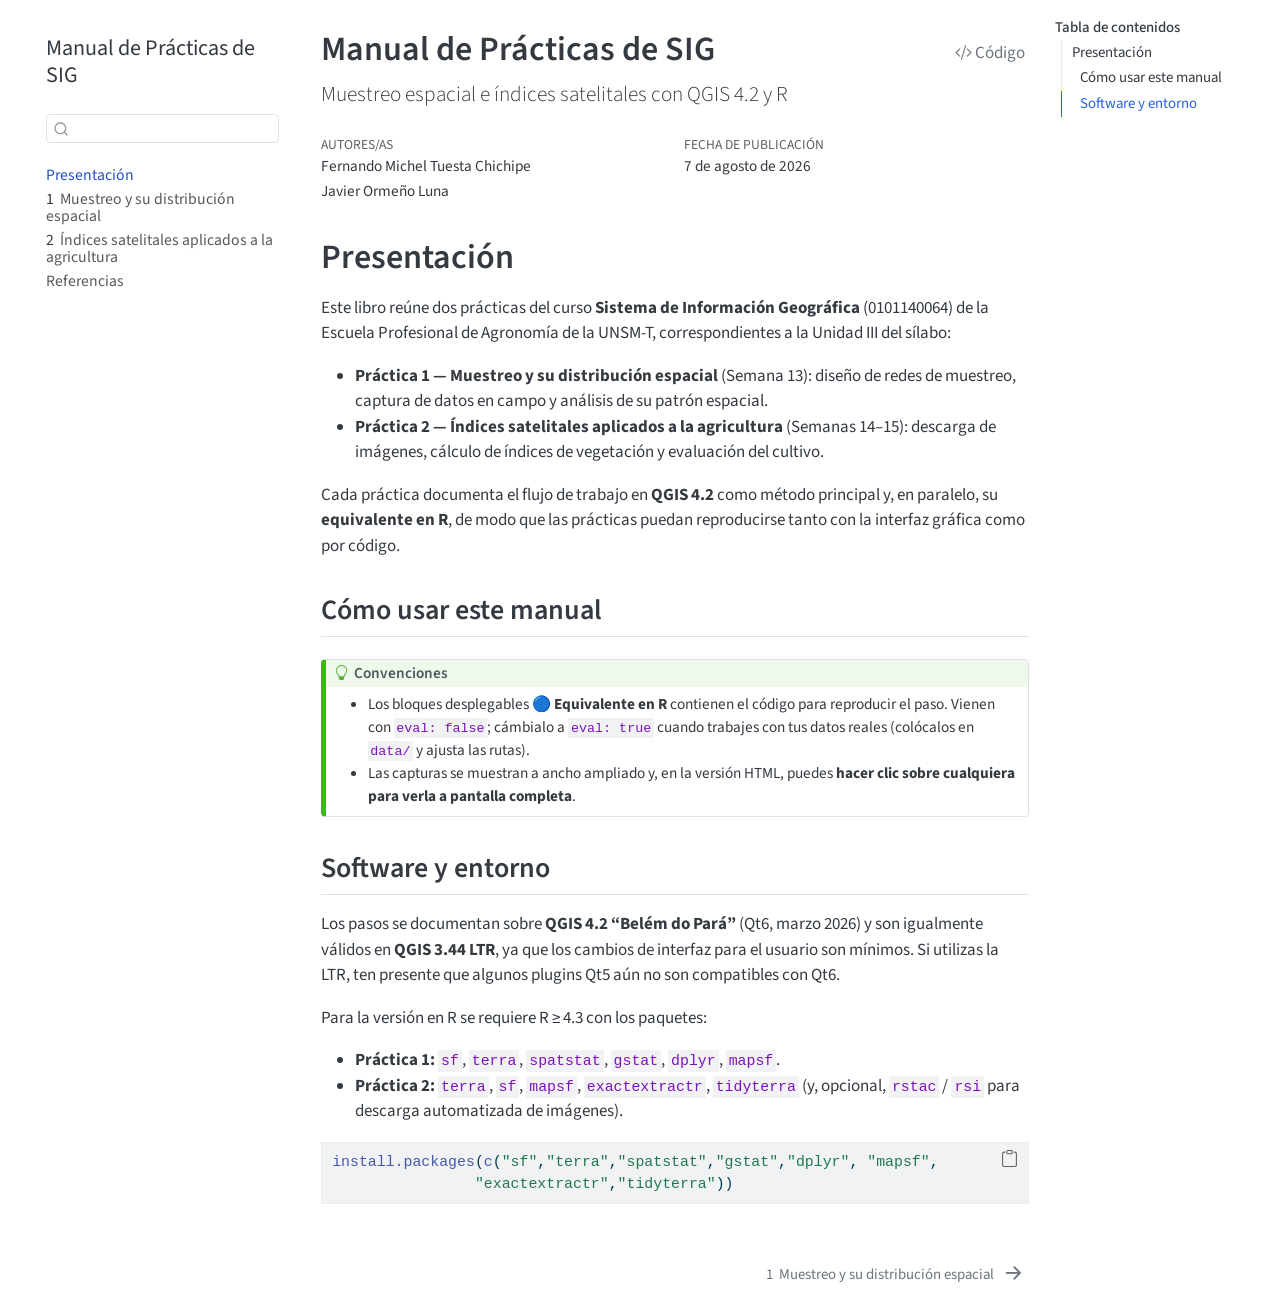
==== commit fe31dbb1: "Actualizo el manual 2" ====
--- a/docs/index.html
+++ b/docs/index.html
@@ -234,7 +234,7 @@
     <div>
     <div class="quarto-title-meta-heading">Fecha de publicación</div>
     <div class="quarto-title-meta-contents">
-      <p class="date">6 de agosto de 2026</p>
+      <p class="date">7 de agosto de 2026</p>
     </div>
   </div>
   
@@ -278,11 +278,11 @@
 <p>Los pasos se documentan sobre <strong>QGIS 4.2 “Belém do Pará”</strong> (Qt6, marzo 2026) y son igualmente válidos en <strong>QGIS 3.44 LTR</strong>, ya que los cambios de interfaz para el usuario son mínimos. Si utilizas la LTR, ten presente que algunos plugins Qt5 aún no son compatibles con Qt6.</p>
 <p>Para la versión en R se requiere R ≥ 4.3 con los paquetes:</p>
 <ul>
-<li><strong>Práctica 1:</strong> <code>sf</code>, <code>terra</code>, <code>spatstat</code>, <code>gstat</code>, <code>tmap</code>, <code>dplyr</code>, <code>units</code>.</li>
-<li><strong>Práctica 2:</strong> <code>terra</code>, <code>sf</code>, <code>tmap</code>, <code>exactextractr</code>, <code>tidyterra</code> (y, opcional, <code>rstac</code> / <code>rsi</code> para descarga automatizada de imágenes).</li>
+<li><strong>Práctica 1:</strong> <code>sf</code>, <code>terra</code>, <code>spatstat</code>, <code>gstat</code>, <code>dplyr</code>, <code>mapsf</code>.</li>
+<li><strong>Práctica 2:</strong> <code>terra</code>, <code>sf</code>, <code>mapsf</code>, <code>exactextractr</code>, <code>tidyterra</code> (y, opcional, <code>rstac</code> / <code>rsi</code> para descarga automatizada de imágenes).</li>
 </ul>
-<div class="code-copy-outer-scaffold"><div class="sourceCode" id="cb1"><pre class="sourceCode r code-with-copy"><code class="sourceCode r"><span id="cb1-1"><a href="#cb1-1" aria-hidden="true" tabindex="-1"></a><span class="fu">install.packages</span>(<span class="fu">c</span>(<span class="st">"sf"</span>,<span class="st">"terra"</span>,<span class="st">"spatstat"</span>,<span class="st">"gstat"</span>,<span class="st">"tmap"</span>,<span class="st">"dplyr"</span>,<span class="st">"units"</span>,</span>
-<span id="cb1-2"><a href="#cb1-2" aria-hidden="true" tabindex="-1"></a>                   <span class="st">"exactextractr"</span>,<span class="st">"tidyterra"</span>))</span></code></pre></div><button title="Copiar al portapapeles" class="code-copy-button"><i class="bi"></i></button></div>
+<div class="code-copy-outer-scaffold"><div class="sourceCode" id="cb1"><pre class="sourceCode r code-with-copy"><code class="sourceCode r"><span id="cb1-1"><a href="#cb1-1" aria-hidden="true" tabindex="-1"></a><span class="fu">install.packages</span>(<span class="fu">c</span>(<span class="st">"sf"</span>,<span class="st">"terra"</span>,<span class="st">"spatstat"</span>,<span class="st">"gstat"</span>,<span class="st">"dplyr"</span>, <span class="st">"mapsf"</span>,</span>
+<span id="cb1-2"><a href="#cb1-2" aria-hidden="true" tabindex="-1"></a>                <span class="st">"exactextractr"</span>,<span class="st">"tidyterra"</span>))</span></code></pre></div><button title="Copiar al portapapeles" class="code-copy-button"><i class="bi"></i></button></div>
 
 
 <!-- -->
@@ -797,13 +797,13 @@
 <span id="cb2-33"><a href="#cb2-33" aria-hidden="true" tabindex="-1"></a></span>
 <span id="cb2-34"><a href="#cb2-34" aria-hidden="true" tabindex="-1"></a>Para la versión en R se requiere R ≥ 4.3 con los paquetes:</span>
 <span id="cb2-35"><a href="#cb2-35" aria-hidden="true" tabindex="-1"></a></span>
-<span id="cb2-36"><a href="#cb2-36" aria-hidden="true" tabindex="-1"></a><span class="ss">- </span>**Práctica 1:** <span class="in">`sf`</span>, <span class="in">`terra`</span>, <span class="in">`spatstat`</span>, <span class="in">`gstat`</span>, <span class="in">`tmap`</span>, <span class="in">`dplyr`</span>, <span class="in">`units`</span>.</span>
-<span id="cb2-37"><a href="#cb2-37" aria-hidden="true" tabindex="-1"></a><span class="ss">- </span>**Práctica 2:** <span class="in">`terra`</span>, <span class="in">`sf`</span>, <span class="in">`tmap`</span>, <span class="in">`exactextractr`</span>, <span class="in">`tidyterra`</span> (y, opcional,</span>
+<span id="cb2-36"><a href="#cb2-36" aria-hidden="true" tabindex="-1"></a><span class="ss">- </span>**Práctica 1:** <span class="in">`sf`</span>, <span class="in">`terra`</span>, <span class="in">`spatstat`</span>, <span class="in">`gstat`</span>, <span class="in">`dplyr`</span>, <span class="in">`mapsf`</span>.</span>
+<span id="cb2-37"><a href="#cb2-37" aria-hidden="true" tabindex="-1"></a><span class="ss">- </span>**Práctica 2:** <span class="in">`terra`</span>, <span class="in">`sf`</span>, <span class="in">`mapsf`</span>, <span class="in">`exactextractr`</span>, <span class="in">`tidyterra`</span> (y, opcional,</span>
 <span id="cb2-38"><a href="#cb2-38" aria-hidden="true" tabindex="-1"></a>  <span class="in">`rstac`</span> / <span class="in">`rsi`</span> para descarga automatizada de imágenes).</span>
 <span id="cb2-39"><a href="#cb2-39" aria-hidden="true" tabindex="-1"></a></span>
 <span id="cb2-40"><a href="#cb2-40" aria-hidden="true" tabindex="-1"></a><span class="in">```r</span></span>
-<span id="cb2-41"><a href="#cb2-41" aria-hidden="true" tabindex="-1"></a><span class="fu">install.packages</span>(<span class="fu">c</span>(<span class="st">"sf"</span>,<span class="st">"terra"</span>,<span class="st">"spatstat"</span>,<span class="st">"gstat"</span>,<span class="st">"tmap"</span>,<span class="st">"dplyr"</span>,<span class="st">"units"</span>,</span>
-<span id="cb2-42"><a href="#cb2-42" aria-hidden="true" tabindex="-1"></a>                   <span class="st">"exactextractr"</span>,<span class="st">"tidyterra"</span>))</span>
+<span id="cb2-41"><a href="#cb2-41" aria-hidden="true" tabindex="-1"></a><span class="fu">install.packages</span>(<span class="fu">c</span>(<span class="st">"sf"</span>,<span class="st">"terra"</span>,<span class="st">"spatstat"</span>,<span class="st">"gstat"</span>,<span class="st">"dplyr"</span>, <span class="st">"mapsf"</span>,</span>
+<span id="cb2-42"><a href="#cb2-42" aria-hidden="true" tabindex="-1"></a>                <span class="st">"exactextractr"</span>,<span class="st">"tidyterra"</span>))</span>
 <span id="cb2-43"><a href="#cb2-43" aria-hidden="true" tabindex="-1"></a><span class="in">```</span></span></code></pre></div><button title="Copiar al portapapeles" class="code-copy-button" data-in-quarto-modal=""><i class="bi"></i></button></div>
 </div></div></div></div></div>
 </div> <!-- /content -->
